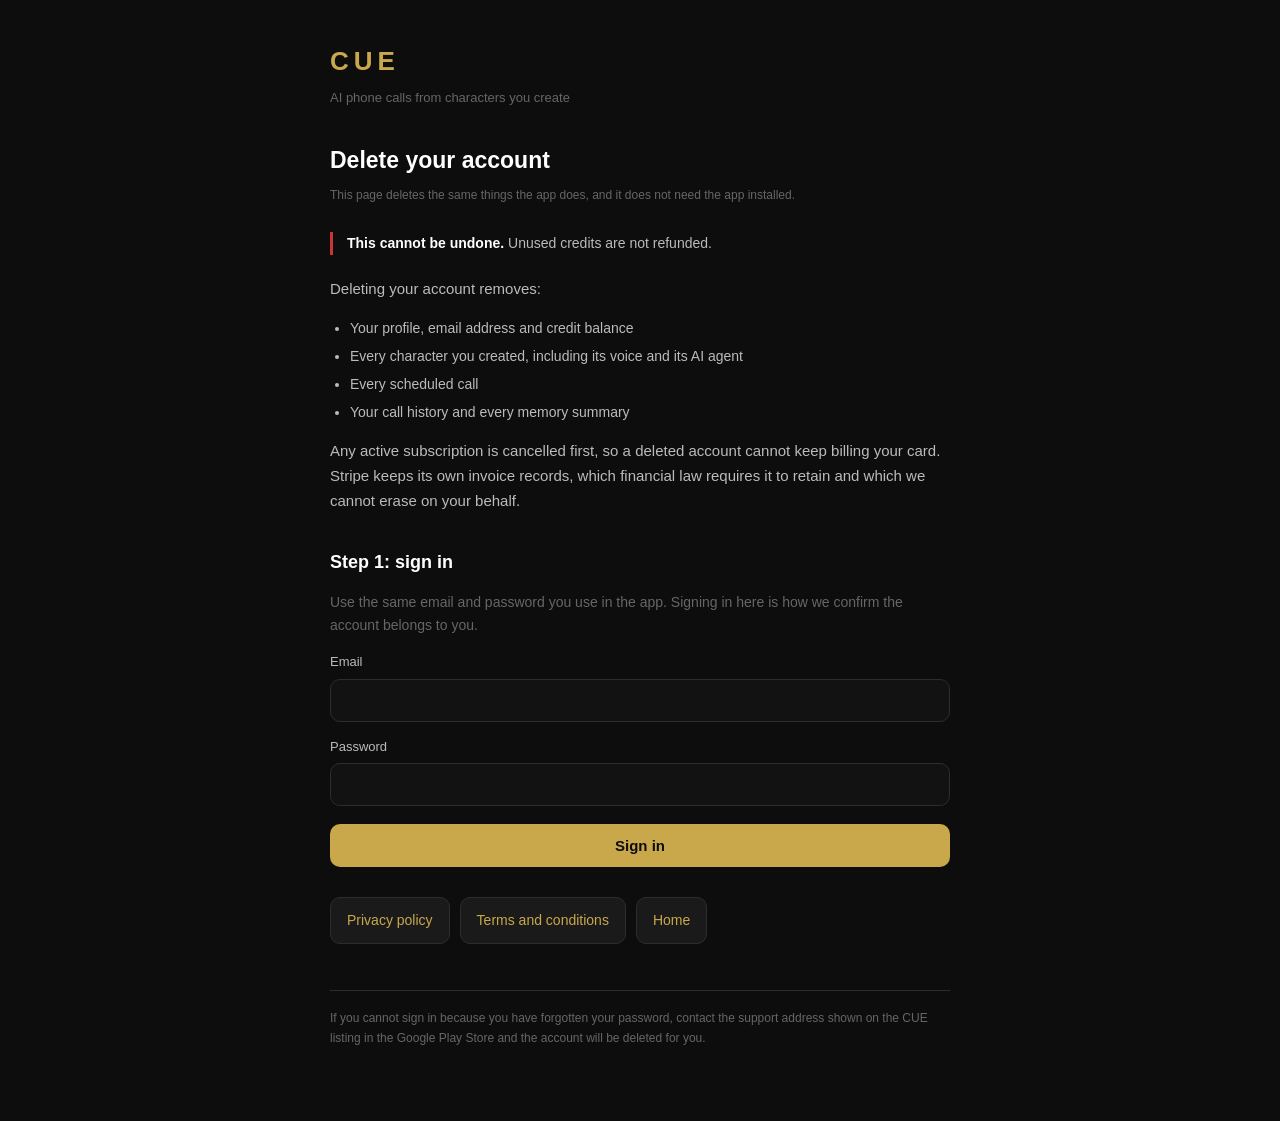
==== delete.html @ d712bf9f "The CUE site: privacy policy, terms and the web account-deletion route Google Play needs two of thes" ====
<!DOCTYPE html>
<html lang="en">
<head>
<meta charset="utf-8">
<meta name="viewport" content="width=device-width, initial-scale=1">
<title>Delete your CUE account</title>
<meta name="description" content="Permanently delete your CUE account and everything in it, without installing the app.">
<meta name="robots" content="index, follow">
<link rel="stylesheet" href="style.css">
</head>
<body>
<div class="wrap">
  <header>
    <a class="logo" href="./">CUE</a>
    <div class="tagline">AI phone calls from characters you create</div>
  </header>

  <h1>Delete your account</h1>
  <p class="updated">This page deletes the same things the app does, and it does not need the app installed.</p>

  <div class="warn">
    <strong style="color:#ffffff">This cannot be undone.</strong> Unused credits are not refunded.
  </div>

  <p>Deleting your account removes:</p>
  <ul>
    <li>Your profile, email address and credit balance</li>
    <li>Every character you created, including its voice and its AI agent</li>
    <li>Every scheduled call</li>
    <li>Your call history and every memory summary</li>
  </ul>
  <p>Any active subscription is cancelled first, so a deleted account cannot keep billing your card.
  Stripe keeps its own invoice records, which financial law requires it to retain and which we
  cannot erase on your behalf.</p>

  <!-- Step 1: prove the account is yours. -->
  <section id="step-signin">
    <h1 style="font-size:18px;margin-top:34px">Step 1: sign in</h1>
    <p style="font-size:14px;color:var(--t3)">Use the same email and password you use in the app.
    Signing in here is how we confirm the account belongs to you.</p>
    <form id="signin-form" autocomplete="on">
      <label for="email">Email</label>
      <input type="email" id="email" name="email" autocomplete="username" required>
      <label for="password">Password</label>
      <input type="password" id="password" name="password" autocomplete="current-password" required>
      <button type="submit" id="signin-btn">Sign in</button>
    </form>
    <div id="signin-msg"></div>
  </section>

  <!-- Step 2: confirm, with the account named back to the user. -->
  <section id="step-confirm" class="hidden">
    <h1 style="font-size:18px;margin-top:34px">Step 2: confirm</h1>
    <div class="card">
      <p>Signed in as <strong id="who" style="color:#ffffff"></strong></p>
      <p id="balance" style="color:var(--t3);margin-top:6px"></p>
    </div>
    <label for="confirm">Type <strong style="color:#ffffff">DELETE</strong> to confirm</label>
    <input type="text" id="confirm" autocomplete="off" autocapitalize="characters" spellcheck="false">
    <button type="button" class="danger" id="delete-btn" disabled>Delete my account forever</button>
    <button type="button" class="quiet" id="cancel-btn">Cancel</button>
    <div id="delete-msg"></div>
  </section>

  <!-- Step 3. -->
  <section id="step-done" class="hidden">
    <h1 style="font-size:18px;margin-top:34px">Your account is deleted</h1>
    <div class="msg ok">Everything listed above has been removed. You can close this page.</div>
    <div id="done-warnings"></div>
  </section>

  <nav class="links">
    <a href="privacy.html">Privacy policy</a>
    <a href="terms.html">Terms and conditions</a>
    <a href="./">Home</a>
  </nav>

  <footer>
    If you cannot sign in because you have forgotten your password, contact the support address
    shown on the CUE listing in the Google Play Store and the account will be deleted for you.
  </footer>
</div>

<script>
// Google Play requires account deletion to be reachable from the web, without
// installing the app. This page is that route, and it calls exactly the same
// Edge Function the in-app Delete account button calls, so there is one
// deletion path and not two that can drift apart.
//
// WHY A PASSWORD AND NOT AN EMAILED LINK. A magic link is the nicer flow and
// was the first design. It cannot work on this project today: Supabase Auth is
// on the built-in email service (no custom SMTP configured, and the project's
// send limit is 2 per hour), which is a testing facility, not something a real
// user's inbox can rely on. Signing in with the app's own credentials proves
// ownership just as well, needs no email to be delivered, and fails in exactly
// the same way the app does for somebody who has forgotten their password.
// Measured 2026-09-18 against the live project's auth config.
//
// This key is the anon key. It is public by design: the same string ships
// inside the APK and is safe to publish. It grants nothing on its own. Every
// table is behind row level security, and since the 2026-09-18 migrations the
// anon role holds no read or write on any table at all.
var SUPABASE_URL = 'https://vgbfoeardgythdvmpvwr.supabase.co';
var ANON_KEY = 'eyJhbGciOiJIUzI1NiIsInR5cCI6IkpXVCJ9.eyJpc3MiOiJzdXBhYmFzZSIsInJlZiI6InZnYmZvZWFyZGd5dGhkdm1wdndyIiwicm9sZSI6ImFub24iLCJpYXQiOjE3ODI5MDYwNDEsImV4cCI6MjA5ODQ4MjA0MX0.UemzBohmRw6jfn2WuIrewfhMjw8bpc9vwX9k9uFP2Gk';

// Held in a closure variable only. Never localStorage: this token can delete an
// account, and there is no reason for it to outlive the tab.
var accessToken = null;

function $(id) { return document.getElementById(id); }

function show(el) { el.classList.remove('hidden'); }
function hide(el) { el.classList.add('hidden'); }

function message(container, text, kind) {
  container.innerHTML = '';
  if (!text) return;
  var div = document.createElement('div');
  div.className = 'msg ' + kind;
  div.textContent = text;
  container.appendChild(div);
}

$('signin-form').addEventListener('submit', function (ev) {
  ev.preventDefault();
  var btn = $('signin-btn');
  var email = $('email').value.trim();
  var password = $('password').value;
  if (!email || !password) return;

  btn.disabled = true;
  btn.textContent = 'Signing in...';
  message($('signin-msg'), '', '');

  fetch(SUPABASE_URL + '/auth/v1/token?grant_type=password', {
    method: 'POST',
    headers: { 'apikey': ANON_KEY, 'Content-Type': 'application/json' },
    body: JSON.stringify({ email: email, password: password })
  })
    .then(function (res) { return res.json().then(function (body) { return { ok: res.ok, body: body }; }); })
    .then(function (r) {
      if (!r.ok || !r.body.access_token) {
        // Deliberately the same wording whatever the reason. Telling the
        // visitor which half was wrong tells an attacker which emails have
        // accounts.
        throw new Error('That email and password do not match an account.');
      }
      accessToken = r.body.access_token;
      $('who').textContent = r.body.user && r.body.user.email ? r.body.user.email : email;
      hide($('step-signin'));
      show($('step-confirm'));
      return loadBalance(r.body.user && r.body.user.id);
    })
    .catch(function (err) {
      message($('signin-msg'), err.message || 'Could not sign in. Please try again.', 'error');
    })
    .then(function () {
      btn.disabled = false;
      btn.textContent = 'Sign in';
    });
});

// Shown so the visitor can see they are about to delete the right account
// rather than trusting an email address they just typed. Best effort: a failure
// here must not block the deletion, which is the thing they came for.
function loadBalance(userId) {
  if (!userId) return;
  return fetch(SUPABASE_URL + '/rest/v1/profiles?select=credits_balance&id=eq.' + encodeURIComponent(userId), {
    headers: { 'apikey': ANON_KEY, 'Authorization': 'Bearer ' + accessToken }
  })
    .then(function (res) { return res.ok ? res.json() : []; })
    .then(function (rows) {
      if (rows && rows.length && rows[0].credits_balance !== null) {
        $('balance').textContent = 'Credit balance: ' + rows[0].credits_balance +
          '. Unused credits are not refunded.';
      }
    })
    .catch(function () { /* nothing to show, and nothing to block */ });
}

$('confirm').addEventListener('input', function () {
  $('delete-btn').disabled = $('confirm').value.trim().toUpperCase() !== 'DELETE';
});

$('cancel-btn').addEventListener('click', function () {
  accessToken = null;
  $('password').value = '';
  $('confirm').value = '';
  $('delete-btn').disabled = true;
  message($('delete-msg'), '', '');
  hide($('step-confirm'));
  show($('step-signin'));
});

$('delete-btn').addEventListener('click', function () {
  if ($('confirm').value.trim().toUpperCase() !== 'DELETE' || !accessToken) return;
  var btn = $('delete-btn');
  btn.disabled = true;
  btn.textContent = 'Deleting...';
  message($('delete-msg'), '', '');

  fetch(SUPABASE_URL + '/functions/v1/account-delete', {
    method: 'POST',
    headers: {
      'apikey': ANON_KEY,
      'Authorization': 'Bearer ' + accessToken,
      'Content-Type': 'application/json'
    },
    body: '{}'
  })
    .then(function (res) { return res.json().then(function (body) { return { ok: res.ok, body: body }; }); })
    .then(function (r) {
      if (!r.ok || !r.body.ok) {
        throw new Error(r.body && r.body.error
          ? 'Could not delete your account. Nothing was changed. (' + r.body.error + ')'
          : 'Could not delete your account. Nothing was changed. Please try again.');
      }
      accessToken = null;
      hide($('step-confirm'));
      show($('step-done'));
      // account-delete collects failures rather than throwing on them, because
      // a partial delete is worse than a slow one. If the identity is gone but
      // a third party refused, the visitor is told rather than left to assume.
      if (r.body.warnings && r.body.warnings.length) {
        var d = document.createElement('div');
        d.className = 'msg error';
        d.textContent = 'Your account is gone. Some linked services did not confirm: ' +
          r.body.warnings.join('; ') + '. Contact support if you need this followed up.';
        $('done-warnings').appendChild(d);
      }
    })
    .catch(function (err) {
      message($('delete-msg'), err.message, 'error');
      btn.disabled = false;
      btn.textContent = 'Delete my account forever';
    });
});
</script>
</body>
</html>
---- style.css ----
/* Mirrors app/src/theme/colors.ts so the hosted pages and the app look like
   the same product. Dark is the app's default and the only mode here. */
:root {
  --page-bg: #0d0d0d;
  --card-bg: #1a1a1a;
  --t1: #ffffff;
  --t2: #bbbbbb;
  --t3: #666666;
  --border: #2d2d2d;
  --gold: #c9a84c;
  --danger: #cc3333;
  --success: #22aa44;
}

* { box-sizing: border-box; }

body {
  margin: 0;
  background: var(--page-bg);
  color: var(--t2);
  font: 15px/1.65 -apple-system, BlinkMacSystemFont, "Segoe UI", Roboto, Helvetica, Arial, sans-serif;
  -webkit-font-smoothing: antialiased;
}

.wrap { max-width: 660px; margin: 0 auto; padding: 40px 20px 72px; }

header { margin-bottom: 34px; }

.logo {
  display: inline-block;
  font-size: 26px;
  font-weight: 700;
  letter-spacing: 5px;
  color: var(--gold);
  text-decoration: none;
}

.tagline { color: var(--t3); font-size: 13px; margin-top: 4px; }

h1 { color: var(--t1); font-size: 23px; margin: 0 0 6px; }
h2 { color: var(--gold); font-size: 14px; font-weight: 600; margin: 0 0 8px; }

.updated { color: var(--t3); font-size: 12px; margin: 0 0 26px; }

.card {
  background: var(--card-bg);
  border: 0.5px solid var(--border);
  border-radius: 12px;
  padding: 16px 18px;
  margin-bottom: 12px;
}

.card p { margin: 0; font-size: 14px; }

a { color: var(--gold); }
a:hover { color: #e0c368; }

nav.links { margin-top: 30px; display: flex; flex-wrap: wrap; gap: 10px; }

nav.links a {
  display: inline-block;
  padding: 11px 16px;
  border: 0.5px solid var(--border);
  border-radius: 10px;
  background: var(--card-bg);
  text-decoration: none;
  font-size: 14px;
}

nav.links a:hover { border-color: var(--gold); }

footer {
  margin-top: 46px;
  padding-top: 18px;
  border-top: 0.5px solid var(--border);
  color: var(--t3);
  font-size: 12px;
}

footer a { color: var(--t3); }

/* Forms, used only by the deletion page. */
label { display: block; color: var(--t2); font-size: 13px; margin: 14px 0 6px; }

input[type=email], input[type=password], input[type=text] {
  width: 100%;
  padding: 12px 13px;
  background: #121212;
  border: 0.5px solid var(--border);
  border-radius: 10px;
  color: var(--t1);
  font-size: 15px;
}

input:focus { outline: none; border-color: var(--gold); }

button {
  margin-top: 18px;
  width: 100%;
  padding: 13px;
  border: none;
  border-radius: 10px;
  background: var(--gold);
  color: #0d0d0d;
  font-size: 15px;
  font-weight: 600;
  cursor: pointer;
}

button:disabled { opacity: 0.45; cursor: not-allowed; }

button.danger { background: var(--danger); color: #ffffff; }

button.quiet {
  background: transparent;
  color: var(--t3);
  border: 0.5px solid var(--border);
  font-weight: 400;
}

.msg { margin-top: 16px; font-size: 14px; padding: 12px 14px; border-radius: 10px; }
.msg.error { background: #2a1414; color: #ff8080; border: 0.5px solid #4a2020; }
.msg.ok { background: #14240f; color: #7fd47f; border: 0.5px solid #204a20; }

.warn {
  border-left: 3px solid var(--danger);
  padding-left: 14px;
  margin: 22px 0;
  color: var(--t2);
  font-size: 14px;
}

ul { padding-left: 20px; font-size: 14px; }
li { margin-bottom: 5px; }

.hidden { display: none; }
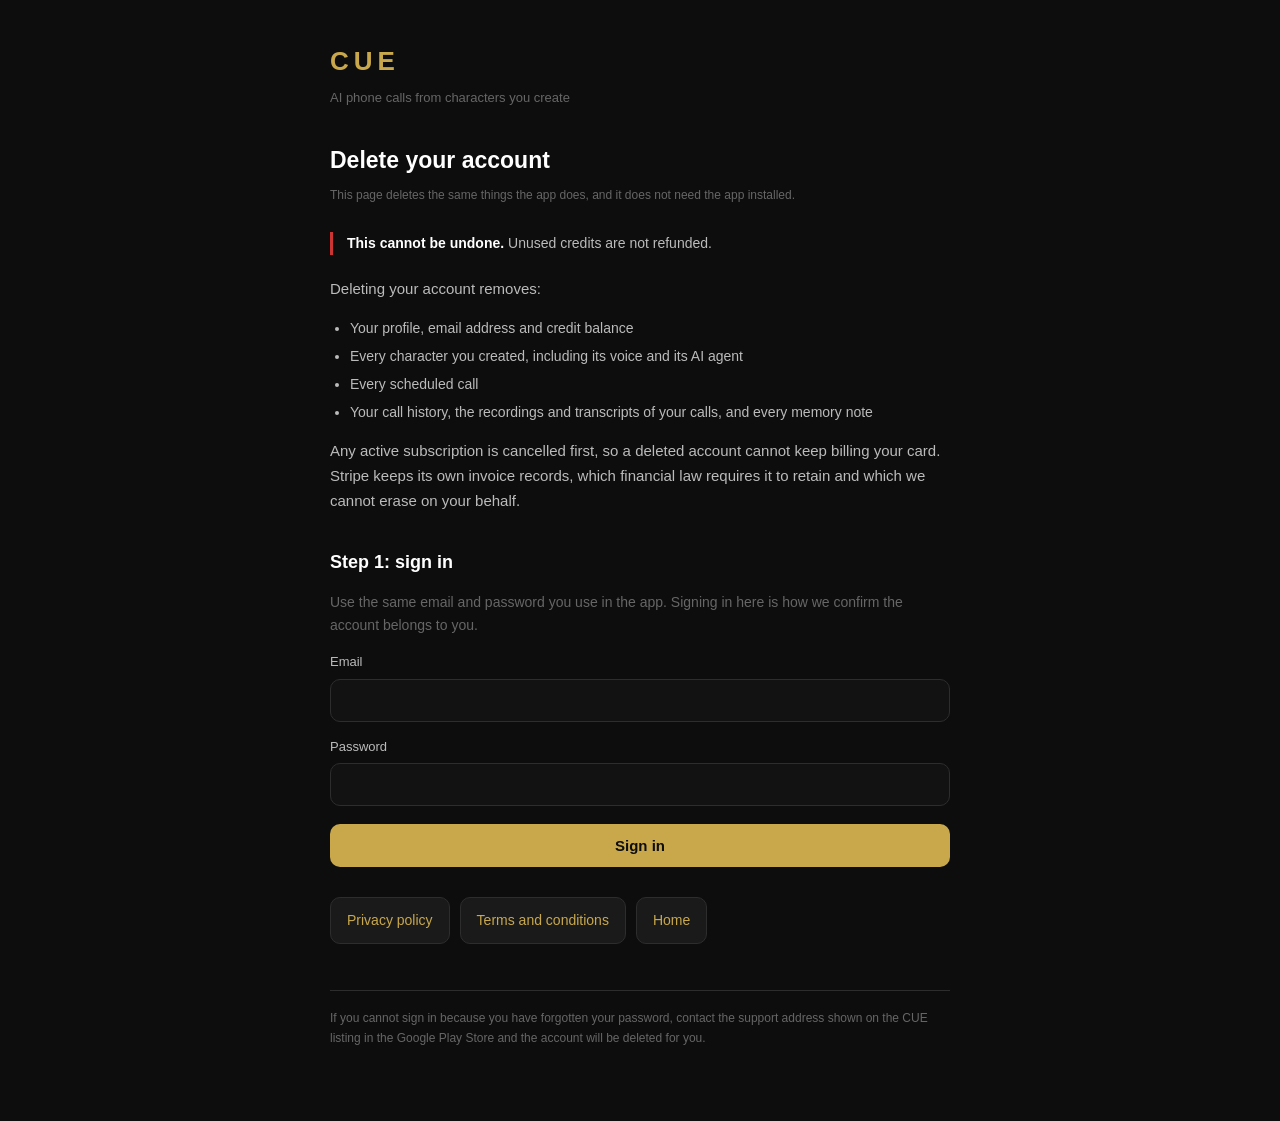
==== commit b9c9dc30: "Say plainly that calls are recorded and kept 90 days" ====
--- a/delete.html
+++ b/delete.html
@@ -27,7 +27,7 @@
     <li>Your profile, email address and credit balance</li>
     <li>Every character you created, including its voice and its AI agent</li>
     <li>Every scheduled call</li>
-    <li>Your call history and every memory summary</li>
+    <li>Your call history, the recordings and transcripts of your calls, and every memory note</li>
   </ul>
   <p>Any active subscription is cancelled first, so a deleted account cannot keep billing your card.
   Stripe keeps its own invoice records, which financial law requires it to retain and which we
@@ -88,13 +88,16 @@
 // deletion path and not two that can drift apart.
 //
 // WHY A PASSWORD AND NOT AN EMAILED LINK. A magic link is the nicer flow and
-// was the first design. It cannot work on this project today: Supabase Auth is
-// on the built-in email service (no custom SMTP configured, and the project's
-// send limit is 2 per hour), which is a testing facility, not something a real
-// user's inbox can rely on. Signing in with the app's own credentials proves
-// ownership just as well, needs no email to be delivered, and fails in exactly
-// the same way the app does for somebody who has forgotten their password.
-// Measured 2026-09-18 against the live project's auth config.
+// was the first design. It cannot work on this project today. Read off the live
+// auth config on 2026-09-18: smtp_host is null, so there is no custom mail
+// provider, sends leave from Supabase's shared noreply@mail.app.supabase.io,
+// and rate_limit_email_sent is 2, meaning the entire project may send two
+// emails per hour. A deletion route that depends on a delivered email would
+// fail for the third person to use it in any given hour.
+//
+// Signing in with the app's own credentials proves ownership just as well,
+// needs no email delivered, and fails in exactly the same way the app does for
+// somebody who has forgotten their password.
 //
 // This key is the anon key. It is public by design: the same string ships
 // inside the APK and is safe to publish. It grants nothing on its own. Every
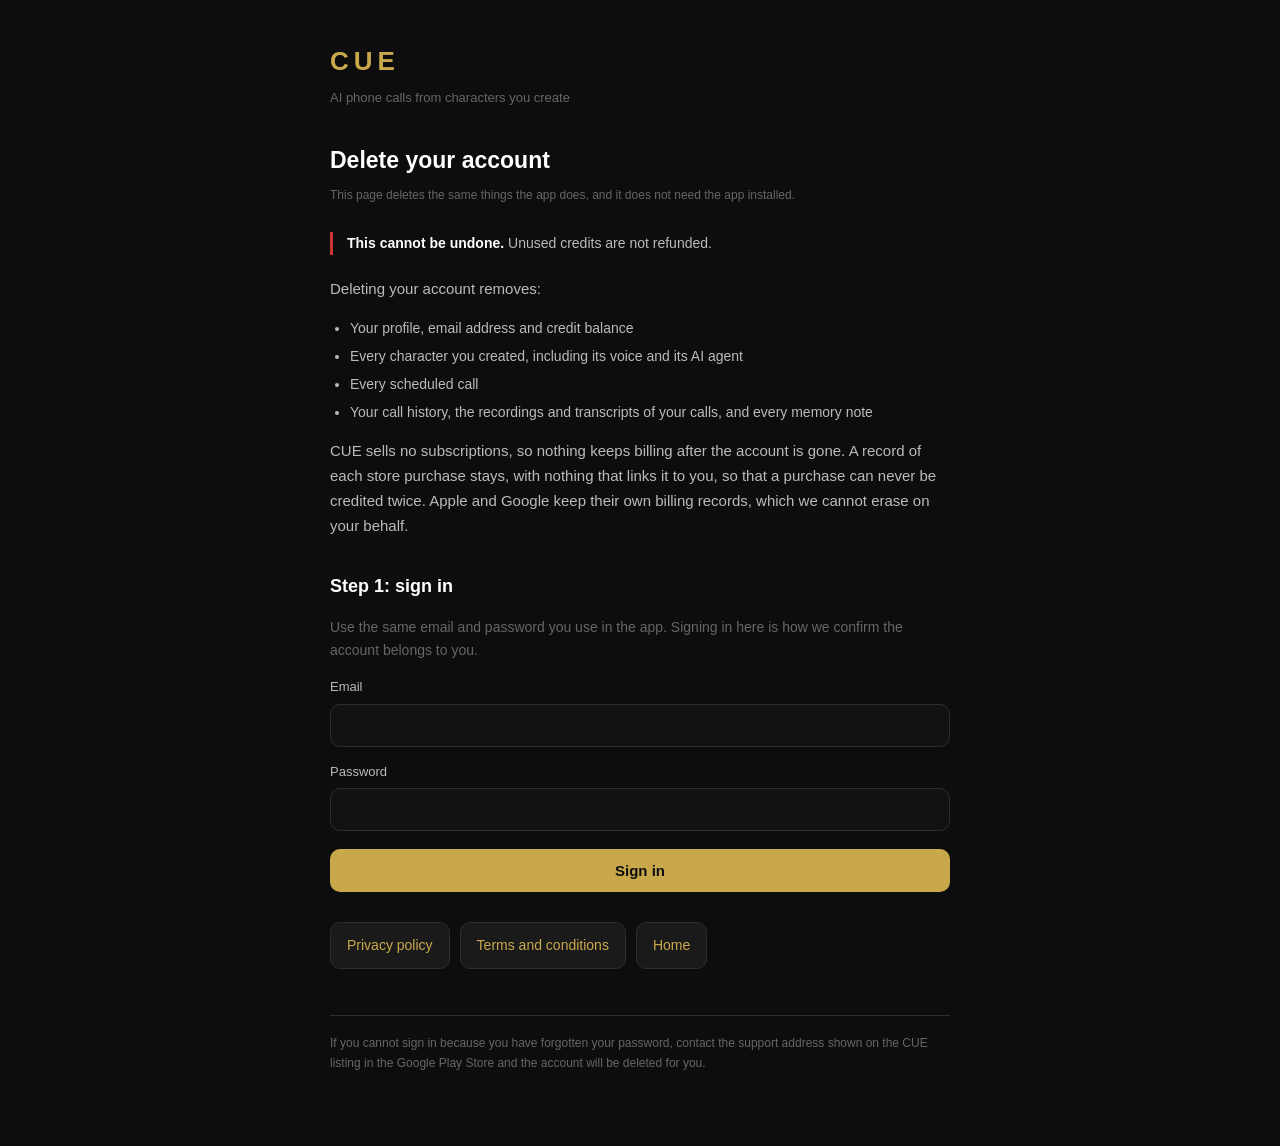
==== commit 59297650: "Payments through Apple and Google; purchase records; iPhone and Android" ====
--- a/delete.html
+++ b/delete.html
@@ -29,9 +29,10 @@
     <li>Every scheduled call</li>
     <li>Your call history, the recordings and transcripts of your calls, and every memory note</li>
   </ul>
-  <p>Any active subscription is cancelled first, so a deleted account cannot keep billing your card.
-  Stripe keeps its own invoice records, which financial law requires it to retain and which we
-  cannot erase on your behalf.</p>
+  <p>CUE sells no subscriptions, so nothing keeps billing after the account is gone. A record of
+  each store purchase stays, with nothing that links it to you, so that a purchase can never be
+  credited twice. Apple and Google keep their own billing records, which we cannot erase on your
+  behalf.</p>
 
   <!-- Step 1: prove the account is yours. -->
   <section id="step-signin">
